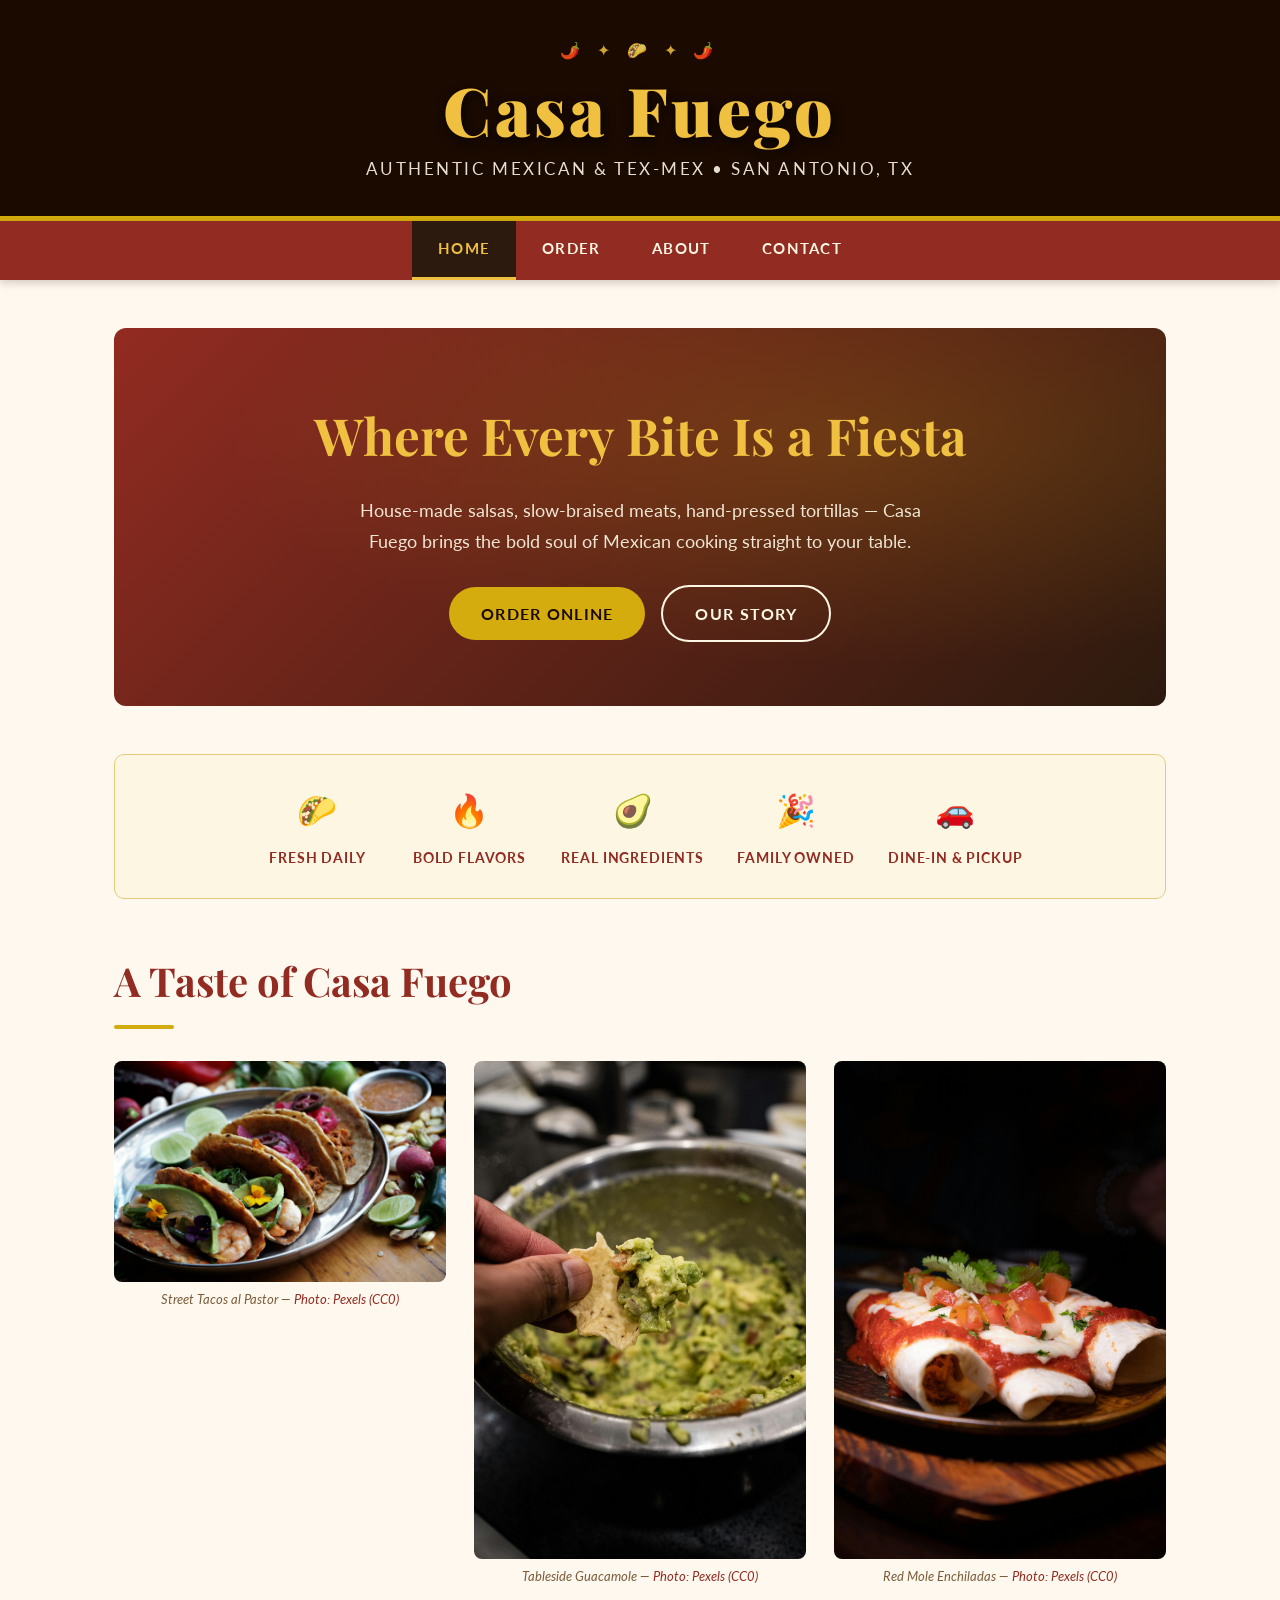
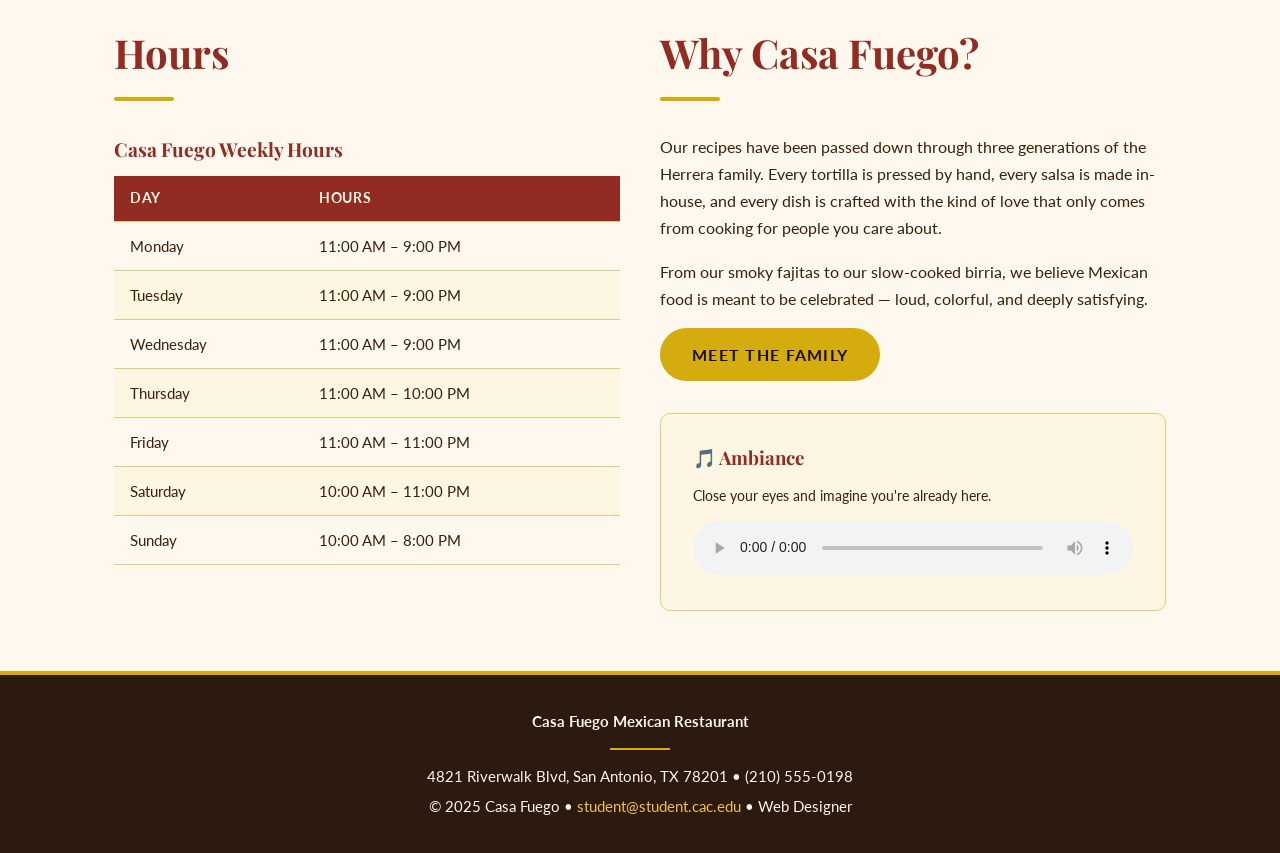
==== index.html @ 698df3d1 "stuuf and more stuff" ====
<!DOCTYPE html>
<html lang="en">
<head>
  <meta charset="UTF-8" />
  <meta name="viewport" content="width=device-width, initial-scale=1.0" />
  <meta name="description" content="Casa Fuego – Authentic Mexican &amp; Tex-Mex cuisine in San Antonio. Bold flavors, warm hospitality, and unforgettable food." />
  <title>Casa Fuego | Authentic Mexican Restaurant</title>
  <link rel="stylesheet" href="styles.css" />
</head>
<body>

  <!-- Skip to main content (Accessibility) -->
  <a class="skip-link" href="#main-content">Skip to main content</a>

  <!-- Banner -->
  <header class="site-banner" role="banner">
    <h1>Casa Fuego</h1>
    <p class="tagline">Authentic Mexican &amp; Tex-Mex &bull; San Antonio, TX</p>
  </header>

  <!-- Navigation -->
  <nav class="main-nav" aria-label="Main navigation">
    <ul role="list">
      <li><a href="index.html" class="active" aria-current="page">Home</a></li>
      <li><a href="order.html">Order</a></li>
      <li><a href="about.html">About</a></li>
      <li><a href="contact.html">Contact</a></li>
    </ul>
  </nav>

  <!-- Main Content -->
  <main id="main-content" class="content-area" tabindex="-1">

    <!-- Hero Section -->
    <section class="hero fade-up" aria-label="Welcome banner">
      <h2>Where Every Bite Is a Fiesta</h2>
      <p>House-made salsas, slow-braised meats, hand-pressed tortillas — Casa Fuego brings the bold soul of Mexican cooking straight to your table.</p>
      <a href="order.html" class="btn" aria-label="View our full menu and order online">Order Online</a>
      <a href="about.html" class="btn btn-outline" aria-label="Learn more about Casa Fuego">Our Story</a>
    </section>

    <!-- Features Strip -->
    <section class="features-strip fade-up" aria-label="Restaurant highlights">
      <div class="feature-item">
        <span class="feature-icon" aria-hidden="true">🌮</span>
        <span class="feature-label">Fresh Daily</span>
      </div>
      <div class="feature-item">
        <span class="feature-icon" aria-hidden="true">🔥</span>
        <span class="feature-label">Bold Flavors</span>
      </div>
      <div class="feature-item">
        <span class="feature-icon" aria-hidden="true">🥑</span>
        <span class="feature-label">Real Ingredients</span>
      </div>
      <div class="feature-item">
        <span class="feature-icon" aria-hidden="true">🎉</span>
        <span class="feature-label">Family Owned</span>
      </div>
      <div class="feature-item">
        <span class="feature-icon" aria-hidden="true">🚗</span>
        <span class="feature-label">Dine-In &amp; Pickup</span>
      </div>
    </section>

    <!-- Photo Gallery Row -->
    <section aria-label="Food gallery" class="fade-up">
      <h2 class="section-title">A Taste of Casa Fuego</h2>
      <div class="three-col">

        <figure>
          <img
            src="images/tacos.jpg"
            alt="Three street-style tacos filled with seasoned carne asada, fresh cilantro, diced onion, and lime wedges on a wooden board"
            width="400"
            height="280"
            loading="lazy"
          />
          <figcaption>
            Street Tacos al Pastor &mdash;
            <cite><a href="https://www.pexels.com" target="_blank" rel="noopener noreferrer">Photo: Pexels (CC0)</a></cite>
          </figcaption>
        </figure>

        <figure>
          <img
            src="images/quacamole.jpg"
            alt="Fresh tableside guacamole in a molcajete stone bowl topped with diced tomato and pomegranate seeds, surrounded by tortilla chips"
            width="400"
            height="280"
            loading="lazy"
          />
          <figcaption>
            Tableside Guacamole &mdash;
            <cite><a href="https://www.pexels.com" target="_blank" rel="noopener noreferrer">Photo: Pexels (CC0)</a></cite>
          </figcaption>
        </figure>

        <figure>
          <img
            src="images/enchiladas.jpg"
            alt="Two cheese enchiladas smothered in dark red mole sauce, topped with crumbled cotija cheese and sliced jalapeños, served with rice and beans"
            width="400"
            height="280"
            loading="lazy"
          />
          <figcaption>
            Red Mole Enchiladas &mdash;
            <cite><a href="https://www.pexels.com" target="_blank" rel="noopener noreferrer">Photo: Pexels (CC0)</a></cite>
          </figcaption>
        </figure>

      </div>
    </section>

    <!-- Hours Table & Specials (Two-column) -->
    <div class="two-col mt-32">

      <!-- Hours Table -->
      <section aria-labelledby="hours-heading" class="fade-up">
        <h2 class="section-title" id="hours-heading">Hours</h2>
        <table class="hours-table">
          <caption>Casa Fuego Weekly Hours</caption>
          <thead>
            <tr>
              <th scope="col">Day</th>
              <th scope="col">Hours</th>
            </tr>
          </thead>
          <tbody>
            <tr><td>Monday</td><td>11:00 AM – 9:00 PM</td></tr>
            <tr><td>Tuesday</td><td>11:00 AM – 9:00 PM</td></tr>
            <tr><td>Wednesday</td><td>11:00 AM – 9:00 PM</td></tr>
            <tr><td>Thursday</td><td>11:00 AM – 10:00 PM</td></tr>
            <tr><td>Friday</td><td>11:00 AM – 11:00 PM</td></tr>
            <tr><td>Saturday</td><td>10:00 AM – 11:00 PM</td></tr>
            <tr><td>Sunday</td><td>10:00 AM – 8:00 PM</td></tr>
          </tbody>
        </table>
      </section>

      <!-- Why Visit -->
      <section aria-labelledby="why-heading" class="fade-up">
        <h2 class="section-title" id="why-heading">Why Casa Fuego?</h2>
        <p>Our recipes have been passed down through three generations of the Herrera family. Every tortilla is pressed by hand, every salsa is made in-house, and every dish is crafted with the kind of love that only comes from cooking for people you care about.</p>
        <p class="mt-16">From our smoky fajitas to our slow-cooked birria, we believe Mexican food is meant to be celebrated — loud, colorful, and deeply satisfying.</p>
        <a href="about.html" class="btn mt-16" style="display:inline-block;">Meet the Family</a>

        <!-- Media: Audio element -->
        <div class="highlight-box mt-32" role="complementary" aria-label="Ambient restaurant audio">
          <h3 style="font-family:var(--font-display);color:var(--dark-red);margin-bottom:10px;">🎵 Ambiance</h3>
          <p style="font-size:0.9rem;margin-bottom:12px;">Close your eyes and imagine you're already here.</p>
          <audio controls aria-label="Mariachi background music sample" style="width:100%;">
            <source src="audio/mariachi.mp3" type="audio/mpeg" />
            <source src="audio/mariachi.ogg" type="audio/ogg" />
            Your browser does not support the audio element. <a href="audio/mariachi.mp3">Download the audio clip</a>.
          </audio>
        </div>

      </section>
    </div>

  </main>

  <!-- Footer -->
  <footer class="site-footer" role="contentinfo">
    <p><strong>Casa Fuego Mexican Restaurant</strong></p>
    <hr class="footer-divider" />
    <p>4821 Riverwalk Blvd, San Antonio, TX 78201 &bull; (210) 555-0198</p>
    <p>&copy; 2025 Casa Fuego &bull; <a href="mailto:student@student.cac.edu">student@student.cac.edu</a> &bull; Web Designer</p>
  </footer>

</body>
</html>
---- styles.css ----
/* ================================================
   Casa Fuego - Mexican Restaurant Stylesheet
   CIS 112 Course Project
   ================================================ */

@import url('https://fonts.googleapis.com/css2?family=Playfair+Display:wght@700;900&family=Lato:wght@300;400;700&display=swap');

/* === CSS Variables === */
:root {
  --red:        #C0392B;
  --dark-red:   #922B21;
  --gold:       #D4AC0D;
  --warm-gold:  #F0C040;
  --cream:      #FDF6E3;
  --dark:       #1A0A00;
  --charcoal:   #2C1A0E;
  --text:       #3D1F0A;
  --light-bg:   #FFF8EE;
  --border:     #E8C97A;
  --shadow:     rgba(26, 10, 0, 0.18);
  --font-display: 'Playfair Display', Georgia, serif;
  --font-body:    'Lato', Arial, sans-serif;
}

/* === Reset & Base === */
*, *::before, *::after { box-sizing: border-box; margin: 0; padding: 0; }

html { scroll-behavior: smooth; }

body {
  font-family: var(--font-body);
  background-color: var(--light-bg);
  color: var(--text);
  line-height: 1.7;
  font-size: 16px;
}

img {
  max-width: 100%;
  height: auto;
  display: block;
}

a {
  color: var(--dark-red);
  text-decoration: none;
  transition: color 0.2s;
}

a:hover, a:focus {
  color: var(--gold);
  text-decoration: underline;
  outline: 2px solid var(--gold);
  outline-offset: 2px;
}

/* === Skip Link (Accessibility) === */
.skip-link {
  position: absolute;
  top: -50px;
  left: 0;
  background: var(--dark-red);
  color: #fff;
  padding: 8px 16px;
  z-index: 9999;
  font-weight: 700;
  transition: top 0.2s;
}
.skip-link:focus { top: 0; }

/* === Banner / Header === */
.site-banner {
  background-color: var(--dark);
  background-image: 
    linear-gradient(rgba(26,10,0,0.72), rgba(26,10,0,0.72)),
    url('images/banner-bg.jpg');
  background-size: cover;
  background-position: center;
  padding: 36px 20px 32px;
  text-align: center;
  border-bottom: 5px solid var(--gold);
  position: relative;
}

.site-banner::before {
  content: '🌶️  ✦  🌮  ✦  🌶️';
  display: block;
  color: var(--warm-gold);
  font-size: 1rem;
  letter-spacing: 0.4em;
  margin-bottom: 10px;
  opacity: 0.85;
}

.site-banner h1 {
  font-family: var(--font-display);
  color: var(--warm-gold);
  font-size: clamp(2.4rem, 6vw, 4.2rem);
  font-weight: 900;
  letter-spacing: 0.05em;
  text-shadow: 2px 4px 12px rgba(0,0,0,0.7);
  line-height: 1.1;
}

.site-banner .tagline {
  color: var(--cream);
  font-size: 1.05rem;
  letter-spacing: 0.15em;
  text-transform: uppercase;
  margin-top: 8px;
  opacity: 0.9;
}

/* === Navigation === */
.main-nav {
  background-color: var(--dark-red);
  box-shadow: 0 3px 8px var(--shadow);
  position: sticky;
  top: 0;
  z-index: 100;
}

.main-nav ul {
  list-style: none;
  display: flex;
  justify-content: center;
  flex-wrap: wrap;
  gap: 0;
  max-width: 900px;
  margin: 0 auto;
}

.main-nav li a {
  display: block;
  color: var(--cream);
  padding: 15px 26px;
  font-weight: 700;
  font-size: 0.95rem;
  letter-spacing: 0.08em;
  text-transform: uppercase;
  text-decoration: none;
  transition: background 0.2s, color 0.2s;
  border-bottom: 3px solid transparent;
}

.main-nav li a:hover,
.main-nav li a:focus,
.main-nav li a.active {
  background-color: var(--charcoal);
  color: var(--warm-gold);
  border-bottom-color: var(--warm-gold);
  outline: none;
}

/* === Layout Container === */
.page-wrapper {
  display: grid;
  grid-template-columns: 1fr;
  min-height: 100vh;
}

.content-area {
  max-width: 1100px;
  margin: 0 auto;
  padding: 48px 24px 60px;
  width: 100%;
}

/* Two-column layout */
.two-col {
  display: grid;
  grid-template-columns: 1fr 1fr;
  gap: 40px;
  align-items: start;
}

.three-col {
  display: grid;
  grid-template-columns: repeat(3, 1fr);
  gap: 28px;
}

@media (max-width: 768px) {
  .two-col, .three-col { grid-template-columns: 1fr; }
}

/* === Section Headings === */
.section-title {
  font-family: var(--font-display);
  font-size: clamp(1.7rem, 4vw, 2.5rem);
  color: var(--dark-red);
  margin-bottom: 20px;
  position: relative;
  padding-bottom: 12px;
}

.section-title::after {
  content: '';
  display: block;
  width: 60px;
  height: 4px;
  background: var(--gold);
  margin-top: 10px;
  border-radius: 2px;
}

/* === Cards === */
.card {
  background: #fff;
  border: 1px solid var(--border);
  border-radius: 10px;
  overflow: hidden;
  box-shadow: 0 4px 16px var(--shadow);
  transition: transform 0.2s, box-shadow 0.2s;
}

.card:hover {
  transform: translateY(-4px);
  box-shadow: 0 8px 24px var(--shadow);
}

.card-body { padding: 20px; }

.card-title {
  font-family: var(--font-display);
  font-size: 1.25rem;
  color: var(--dark-red);
  margin-bottom: 8px;
}

/* === Figure / Image Captions === */
figure {
  margin: 0;
}

figure img {
  width: 100%;
  border-radius: 8px;
  object-fit: cover;
}

figcaption {
  font-size: 0.82rem;
  color: #7a5c3a;
  text-align: center;
  margin-top: 6px;
  font-style: italic;
}

/* === Hero (Home Page) === */
.hero {
  background: linear-gradient(135deg, var(--dark-red) 0%, var(--charcoal) 100%);
  color: var(--cream);
  padding: 64px 24px;
  text-align: center;
  border-radius: 12px;
  margin-bottom: 48px;
  position: relative;
  overflow: hidden;
}

.hero::before {
  content: '';
  position: absolute;
  inset: 0;
  background: radial-gradient(ellipse at 70% 30%, rgba(212,172,13,0.18), transparent 60%);
}

.hero h2 {
  font-family: var(--font-display);
  font-size: clamp(2rem, 5vw, 3.2rem);
  color: var(--warm-gold);
  margin-bottom: 16px;
  position: relative;
}

.hero p {
  font-size: 1.15rem;
  max-width: 600px;
  margin: 0 auto 28px;
  opacity: 0.92;
  position: relative;
}

.btn {
  display: inline-block;
  background: var(--gold);
  color: var(--dark);
  padding: 13px 32px;
  border-radius: 50px;
  font-weight: 700;
  font-size: 1rem;
  text-transform: uppercase;
  letter-spacing: 0.08em;
  text-decoration: none;
  transition: background 0.2s, transform 0.2s;
  border: none;
  cursor: pointer;
  position: relative;
}

.btn:hover, .btn:focus {
  background: var(--warm-gold);
  transform: scale(1.04);
  outline: 3px solid var(--dark-red);
  color: var(--dark);
  text-decoration: none;
}

.btn-outline {
  background: transparent;
  color: var(--cream);
  border: 2px solid var(--cream);
  margin-left: 12px;
}

.btn-outline:hover {
  background: var(--cream);
  color: var(--dark-red);
}

/* === Feature Banner === */
.features-strip {
  display: flex;
  justify-content: center;
  gap: 32px;
  flex-wrap: wrap;
  background: var(--cream);
  border: 1px solid var(--border);
  border-radius: 10px;
  padding: 28px;
  margin-bottom: 48px;
  text-align: center;
}

.feature-item {
  display: flex;
  flex-direction: column;
  align-items: center;
  gap: 8px;
  min-width: 120px;
}

.feature-icon { font-size: 2rem; }

.feature-label {
  font-weight: 700;
  font-size: 0.88rem;
  text-transform: uppercase;
  letter-spacing: 0.06em;
  color: var(--dark-red);
}

/* === Hours Table === */
.hours-table {
  width: 100%;
  border-collapse: collapse;
  margin-top: 20px;
  font-size: 0.96rem;
}

.hours-table caption {
  font-family: var(--font-display);
  font-size: 1.2rem;
  color: var(--dark-red);
  text-align: left;
  padding-bottom: 10px;
  font-weight: 700;
}

.hours-table th,
.hours-table td {
  padding: 11px 16px;
  text-align: left;
  border-bottom: 1px solid var(--border);
}

.hours-table th {
  background-color: var(--dark-red);
  color: var(--cream);
  font-weight: 700;
  text-transform: uppercase;
  letter-spacing: 0.05em;
  font-size: 0.85rem;
}

.hours-table tr:nth-child(even) { background: var(--cream); }
.hours-table tr:hover { background: #fdefc4; }

/* === Menu / Order === */
.menu-section-title {
  font-family: var(--font-display);
  font-size: 1.6rem;
  color: var(--charcoal);
  border-left: 5px solid var(--red);
  padding-left: 14px;
  margin: 40px 0 20px;
}

.menu-grid {
  display: grid;
  grid-template-columns: repeat(auto-fill, minmax(300px, 1fr));
  gap: 28px;
}

.menu-item {
  background: #fff;
  border-radius: 10px;
  overflow: hidden;
  border: 1px solid var(--border);
  box-shadow: 0 3px 12px var(--shadow);
  display: flex;
  flex-direction: column;
}

.menu-item-img {
  width: 100%;
  height: 190px;
  object-fit: cover;
}

.menu-item-body {
  padding: 18px;
  flex: 1;
  display: flex;
  flex-direction: column;
}

.menu-item-name {
  font-family: var(--font-display);
  font-size: 1.15rem;
  color: var(--dark-red);
  margin-bottom: 6px;
}

.menu-item-desc {
  font-size: 0.9rem;
  color: #6a4a2a;
  flex: 1;
  margin-bottom: 14px;
}

.menu-item-footer {
  display: flex;
  justify-content: space-between;
  align-items: center;
  margin-top: auto;
}

.price {
  font-family: var(--font-display);
  font-size: 1.3rem;
  color: var(--dark-red);
  font-weight: 700;
}

.add-to-cart {
  background: var(--dark-red);
  color: #fff;
  border: none;
  border-radius: 6px;
  padding: 9px 18px;
  font-size: 0.88rem;
  font-weight: 700;
  cursor: pointer;
  transition: background 0.2s, transform 0.15s;
  letter-spacing: 0.04em;
}

.add-to-cart:hover, .add-to-cart:focus {
  background: var(--charcoal);
  transform: scale(1.04);
  outline: 2px solid var(--gold);
}

/* Cart Notification */
.cart-bar {
  position: fixed;
  bottom: 24px;
  right: 24px;
  background: var(--charcoal);
  color: var(--warm-gold);
  padding: 14px 24px;
  border-radius: 50px;
  font-weight: 700;
  font-size: 1rem;
  box-shadow: 0 6px 20px rgba(0,0,0,0.35);
  display: none;
  z-index: 200;
  animation: pop-in 0.3s ease;
}

@keyframes pop-in {
  0%   { transform: scale(0.7); opacity: 0; }
  100% { transform: scale(1);   opacity: 1; }
}

/* === About Page === */
.about-intro {
  display: grid;
  grid-template-columns: 1fr 1.5fr;
  gap: 48px;
  align-items: start;
  margin-bottom: 48px;
}

@media (max-width: 700px) { .about-intro { grid-template-columns: 1fr; } }

.owner-img {
  border-radius: 12px;
  box-shadow: 0 6px 24px var(--shadow);
  border: 4px solid var(--gold);
  width: 100%;
  aspect-ratio: 3/4;
  object-fit: cover;
}

.about-text p { margin-bottom: 18px; font-size: 1.03rem; }

/* === Contact Form === */
.contact-grid {
  display: grid;
  grid-template-columns: 1fr 1.2fr;
  gap: 48px;
}

@media (max-width: 700px) { .contact-grid { grid-template-columns: 1fr; } }

.contact-info h3 {
  font-family: var(--font-display);
  font-size: 1.3rem;
  color: var(--dark-red);
  margin-bottom: 14px;
}

.contact-info p {
  margin-bottom: 10px;
  font-size: 1rem;
}

.contact-info address {
  font-style: normal;
  background: var(--cream);
  border-left: 4px solid var(--gold);
  padding: 18px 20px;
  border-radius: 0 8px 8px 0;
  margin-bottom: 24px;
  line-height: 1.9;
}

.map-placeholder {
  width: 100%;
  border-radius: 10px;
  border: 2px solid var(--border);
  overflow: hidden;
  margin-top: 20px;
}

.map-placeholder img {
  width: 100%;
  height: 230px;
  object-fit: cover;
}

/* Contact Form Styles */
.contact-form fieldset {
  border: 2px solid var(--border);
  border-radius: 10px;
  padding: 28px 24px;
  background: #fff;
}

.contact-form legend {
  font-family: var(--font-display);
  font-size: 1.25rem;
  color: var(--dark-red);
  padding: 0 10px;
  font-weight: 700;
}

.form-group {
  margin-bottom: 20px;
}

.form-group label {
  display: block;
  font-weight: 700;
  font-size: 0.9rem;
  margin-bottom: 6px;
  color: var(--charcoal);
  text-transform: uppercase;
  letter-spacing: 0.05em;
}

.form-group input,
.form-group textarea,
.form-group select {
  width: 100%;
  padding: 11px 14px;
  border: 1.5px solid var(--border);
  border-radius: 6px;
  font-size: 1rem;
  font-family: var(--font-body);
  color: var(--text);
  background: var(--light-bg);
  transition: border-color 0.2s, box-shadow 0.2s;
}

.form-group input:focus,
.form-group textarea:focus {
  outline: none;
  border-color: var(--dark-red);
  box-shadow: 0 0 0 3px rgba(192,57,43,0.15);
}

.form-group textarea { resize: vertical; min-height: 120px; }

/* === Footer === */
.site-footer {
  background-color: var(--charcoal);
  color: var(--cream);
  text-align: center;
  padding: 32px 20px;
  border-top: 4px solid var(--gold);
  font-size: 0.92rem;
  line-height: 2;
}

.site-footer a {
  color: var(--warm-gold);
}

.site-footer a:hover {
  color: #fff;
}

.footer-divider {
  width: 60px;
  border: none;
  border-top: 2px solid var(--gold);
  margin: 12px auto;
}

/* === Utility === */
.text-center { text-align: center; }
.mt-8  { margin-top: 8px; }
.mt-16 { margin-top: 16px; }
.mt-32 { margin-top: 32px; }
.mb-32 { margin-bottom: 32px; }

.highlight-box {
  background: var(--cream);
  border: 1px solid var(--border);
  border-radius: 10px;
  padding: 28px 32px;
  margin-top: 32px;
}

.sr-only {
  position: absolute;
  width: 1px;
  height: 1px;
  padding: 0;
  margin: -1px;
  overflow: hidden;
  clip: rect(0,0,0,0);
  white-space: nowrap;
  border: 0;
}

/* === Animations === */
@keyframes fade-up {
  from { opacity: 0; transform: translateY(28px); }
  to   { opacity: 1; transform: translateY(0); }
}

.fade-up {
  animation: fade-up 0.6s ease both;
}

.fade-up:nth-child(2) { animation-delay: 0.12s; }
.fade-up:nth-child(3) { animation-delay: 0.22s; }
.fade-up:nth-child(4) { animation-delay: 0.32s; }
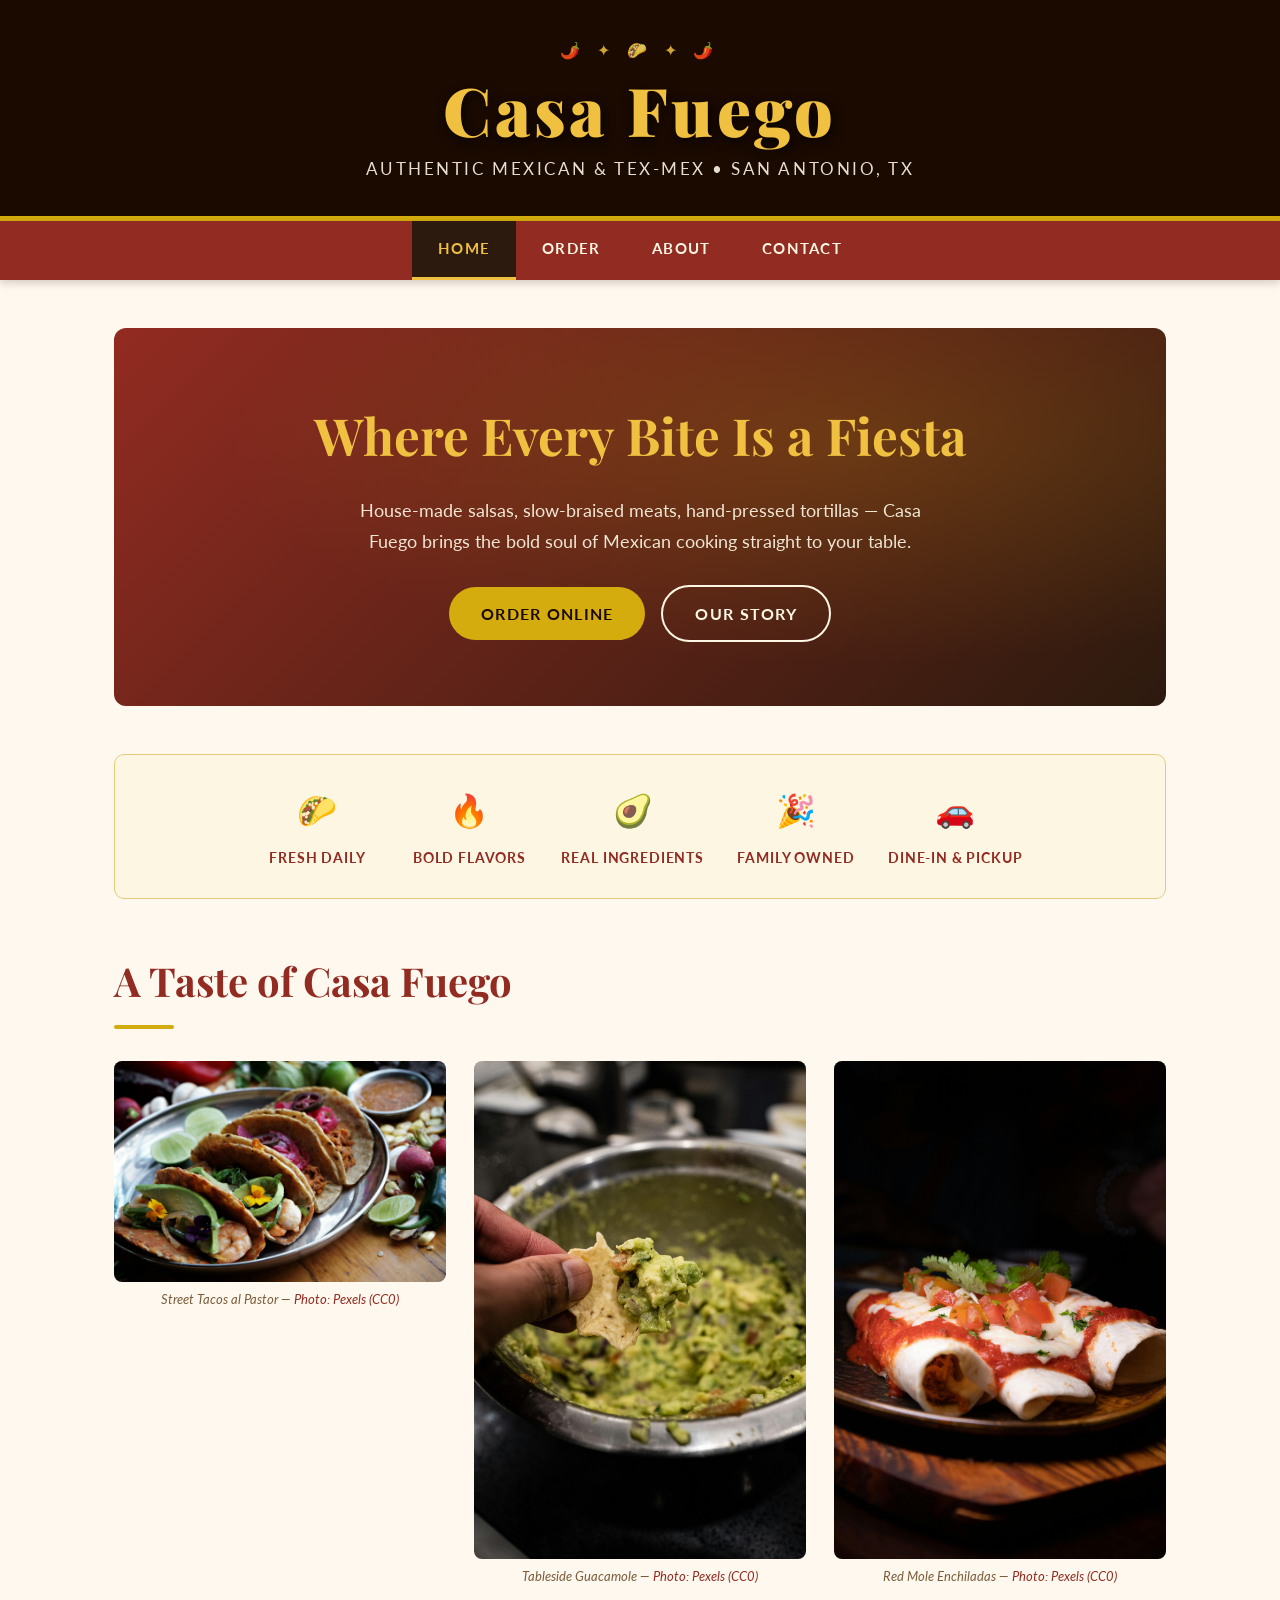
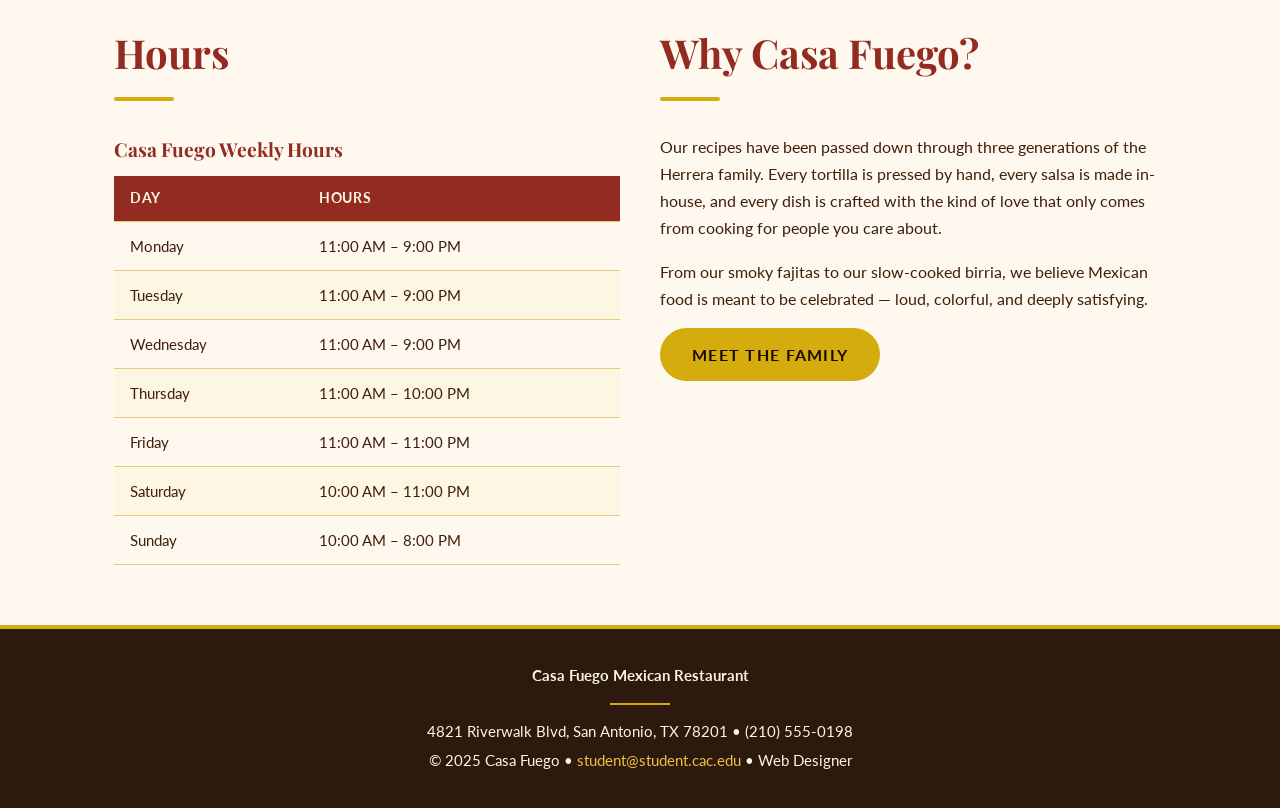
==== commit ea121b2d: "dvferberb" ====
--- a/index.html
+++ b/index.html
@@ -145,18 +145,6 @@
         <p>Our recipes have been passed down through three generations of the Herrera family. Every tortilla is pressed by hand, every salsa is made in-house, and every dish is crafted with the kind of love that only comes from cooking for people you care about.</p>
         <p class="mt-16">From our smoky fajitas to our slow-cooked birria, we believe Mexican food is meant to be celebrated — loud, colorful, and deeply satisfying.</p>
         <a href="about.html" class="btn mt-16" style="display:inline-block;">Meet the Family</a>
-
-        <!-- Media: Audio element -->
-        <div class="highlight-box mt-32" role="complementary" aria-label="Ambient restaurant audio">
-          <h3 style="font-family:var(--font-display);color:var(--dark-red);margin-bottom:10px;">🎵 Ambiance</h3>
-          <p style="font-size:0.9rem;margin-bottom:12px;">Close your eyes and imagine you're already here.</p>
-          <audio controls aria-label="Mariachi background music sample" style="width:100%;">
-            <source src="audio/mariachi.mp3" type="audio/mpeg" />
-            <source src="audio/mariachi.ogg" type="audio/ogg" />
-            Your browser does not support the audio element. <a href="audio/mariachi.mp3">Download the audio clip</a>.
-          </audio>
-        </div>
-
       </section>
     </div>
 
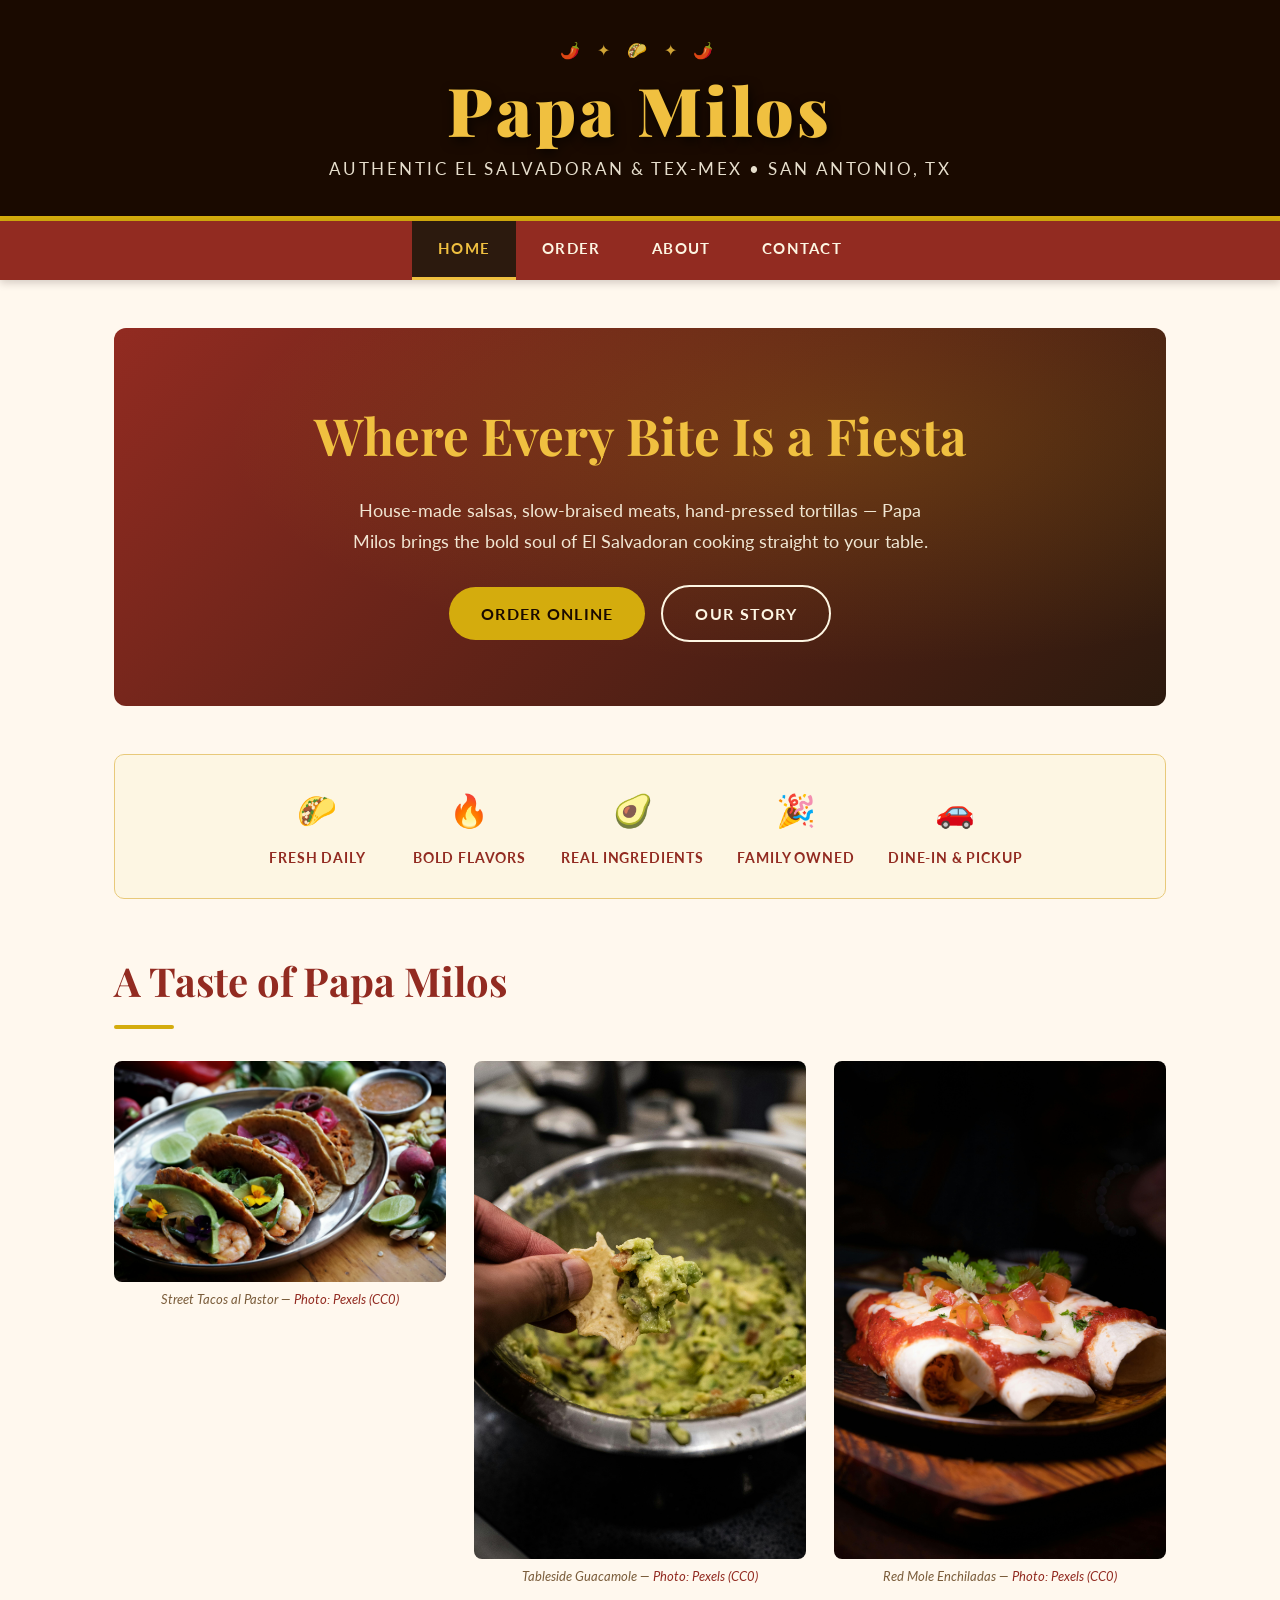
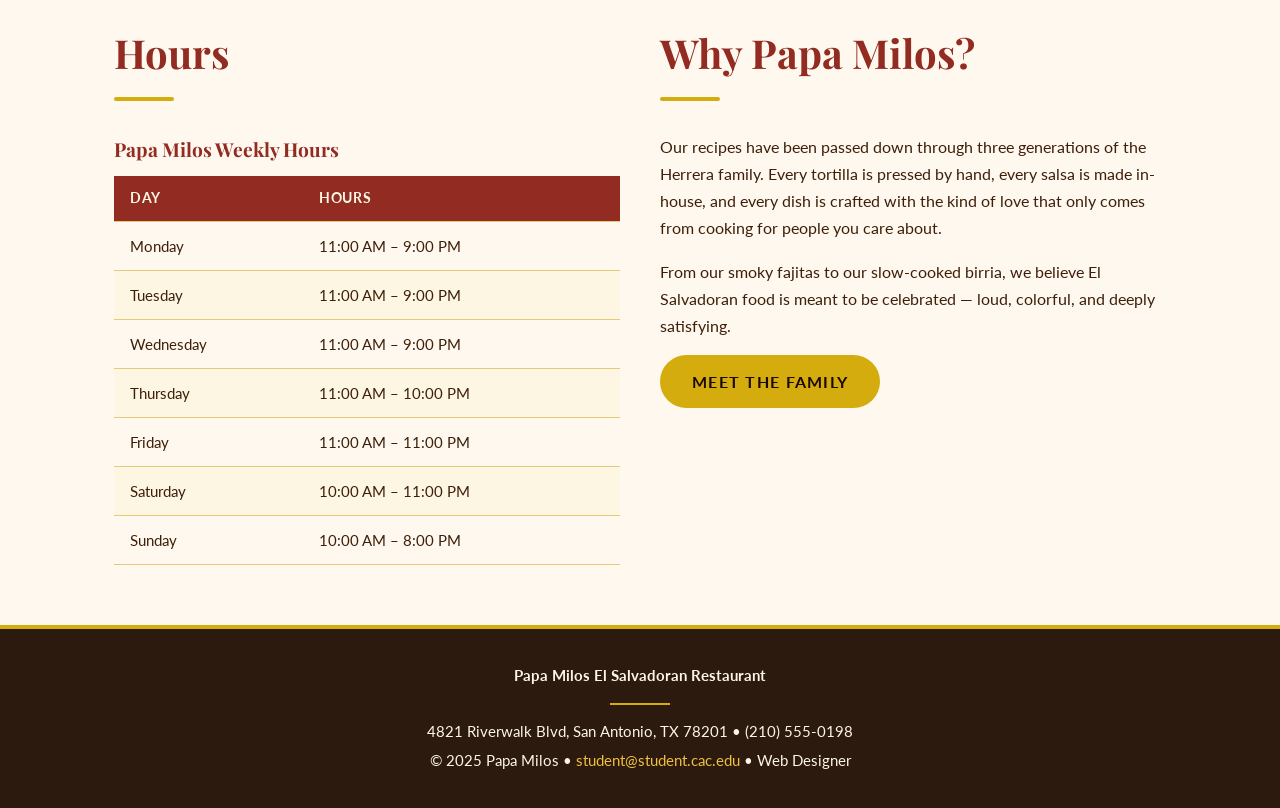
==== commit fcd9792d: "changed to papa milos" ====
--- a/index.html
+++ b/index.html
@@ -3,8 +3,8 @@
 <head>
   <meta charset="UTF-8" />
   <meta name="viewport" content="width=device-width, initial-scale=1.0" />
-  <meta name="description" content="Casa Fuego – Authentic Mexican &amp; Tex-Mex cuisine in San Antonio. Bold flavors, warm hospitality, and unforgettable food." />
-  <title>Casa Fuego | Authentic Mexican Restaurant</title>
+  <meta name="description" content="Papa Milos – Authentic El Salvadoran &amp; Tex-Mex cuisine in San Antonio. Bold flavors, warm hospitality, and unforgettable food." />
+  <title>Papa Milos | Authentic El Salvadoran Restaurant</title>
   <link rel="stylesheet" href="styles.css" />
 </head>
 <body>
@@ -14,8 +14,8 @@
 
   <!-- Banner -->
   <header class="site-banner" role="banner">
-    <h1>Casa Fuego</h1>
-    <p class="tagline">Authentic Mexican &amp; Tex-Mex &bull; San Antonio, TX</p>
+    <h1>Papa Milos</h1>
+    <p class="tagline">Authentic El Salvadoran &amp; Tex-Mex &bull; San Antonio, TX</p>
   </header>
 
   <!-- Navigation -->
@@ -34,9 +34,9 @@
     <!-- Hero Section -->
     <section class="hero fade-up" aria-label="Welcome banner">
       <h2>Where Every Bite Is a Fiesta</h2>
-      <p>House-made salsas, slow-braised meats, hand-pressed tortillas — Casa Fuego brings the bold soul of Mexican cooking straight to your table.</p>
+      <p>House-made salsas, slow-braised meats, hand-pressed tortillas — Papa Milos brings the bold soul of El Salvadoran cooking straight to your table.</p>
       <a href="order.html" class="btn" aria-label="View our full menu and order online">Order Online</a>
-      <a href="about.html" class="btn btn-outline" aria-label="Learn more about Casa Fuego">Our Story</a>
+      <a href="about.html" class="btn btn-outline" aria-label="Learn more about Papa Milos">Our Story</a>
     </section>
 
     <!-- Features Strip -->
@@ -65,7 +65,7 @@
 
     <!-- Photo Gallery Row -->
     <section aria-label="Food gallery" class="fade-up">
-      <h2 class="section-title">A Taste of Casa Fuego</h2>
+      <h2 class="section-title">A Taste of Papa Milos</h2>
       <div class="three-col">
 
         <figure>
@@ -120,7 +120,7 @@
       <section aria-labelledby="hours-heading" class="fade-up">
         <h2 class="section-title" id="hours-heading">Hours</h2>
         <table class="hours-table">
-          <caption>Casa Fuego Weekly Hours</caption>
+          <caption>Papa Milos Weekly Hours</caption>
           <thead>
             <tr>
               <th scope="col">Day</th>
@@ -141,9 +141,9 @@
 
       <!-- Why Visit -->
       <section aria-labelledby="why-heading" class="fade-up">
-        <h2 class="section-title" id="why-heading">Why Casa Fuego?</h2>
+        <h2 class="section-title" id="why-heading">Why Papa Milos?</h2>
         <p>Our recipes have been passed down through three generations of the Herrera family. Every tortilla is pressed by hand, every salsa is made in-house, and every dish is crafted with the kind of love that only comes from cooking for people you care about.</p>
-        <p class="mt-16">From our smoky fajitas to our slow-cooked birria, we believe Mexican food is meant to be celebrated — loud, colorful, and deeply satisfying.</p>
+        <p class="mt-16">From our smoky fajitas to our slow-cooked birria, we believe El Salvadoran food is meant to be celebrated — loud, colorful, and deeply satisfying.</p>
         <a href="about.html" class="btn mt-16" style="display:inline-block;">Meet the Family</a>
       </section>
     </div>
@@ -152,10 +152,10 @@
 
   <!-- Footer -->
   <footer class="site-footer" role="contentinfo">
-    <p><strong>Casa Fuego Mexican Restaurant</strong></p>
+    <p><strong>Papa Milos El Salvadoran Restaurant</strong></p>
     <hr class="footer-divider" />
     <p>4821 Riverwalk Blvd, San Antonio, TX 78201 &bull; (210) 555-0198</p>
-    <p>&copy; 2025 Casa Fuego &bull; <a href="mailto:student@student.cac.edu">student@student.cac.edu</a> &bull; Web Designer</p>
+    <p>&copy; 2025 Papa Milos &bull; <a href="mailto:student@student.cac.edu">student@student.cac.edu</a> &bull; Web Designer</p>
   </footer>
 
 </body>
--- a/styles.css
+++ b/styles.css
@@ -1,5 +1,5 @@
 /* ================================================
-   Casa Fuego - Mexican Restaurant Stylesheet
+   Papa Milos - Mexican Restaurant Stylesheet
    CIS 112 Course Project
    ================================================ */
 
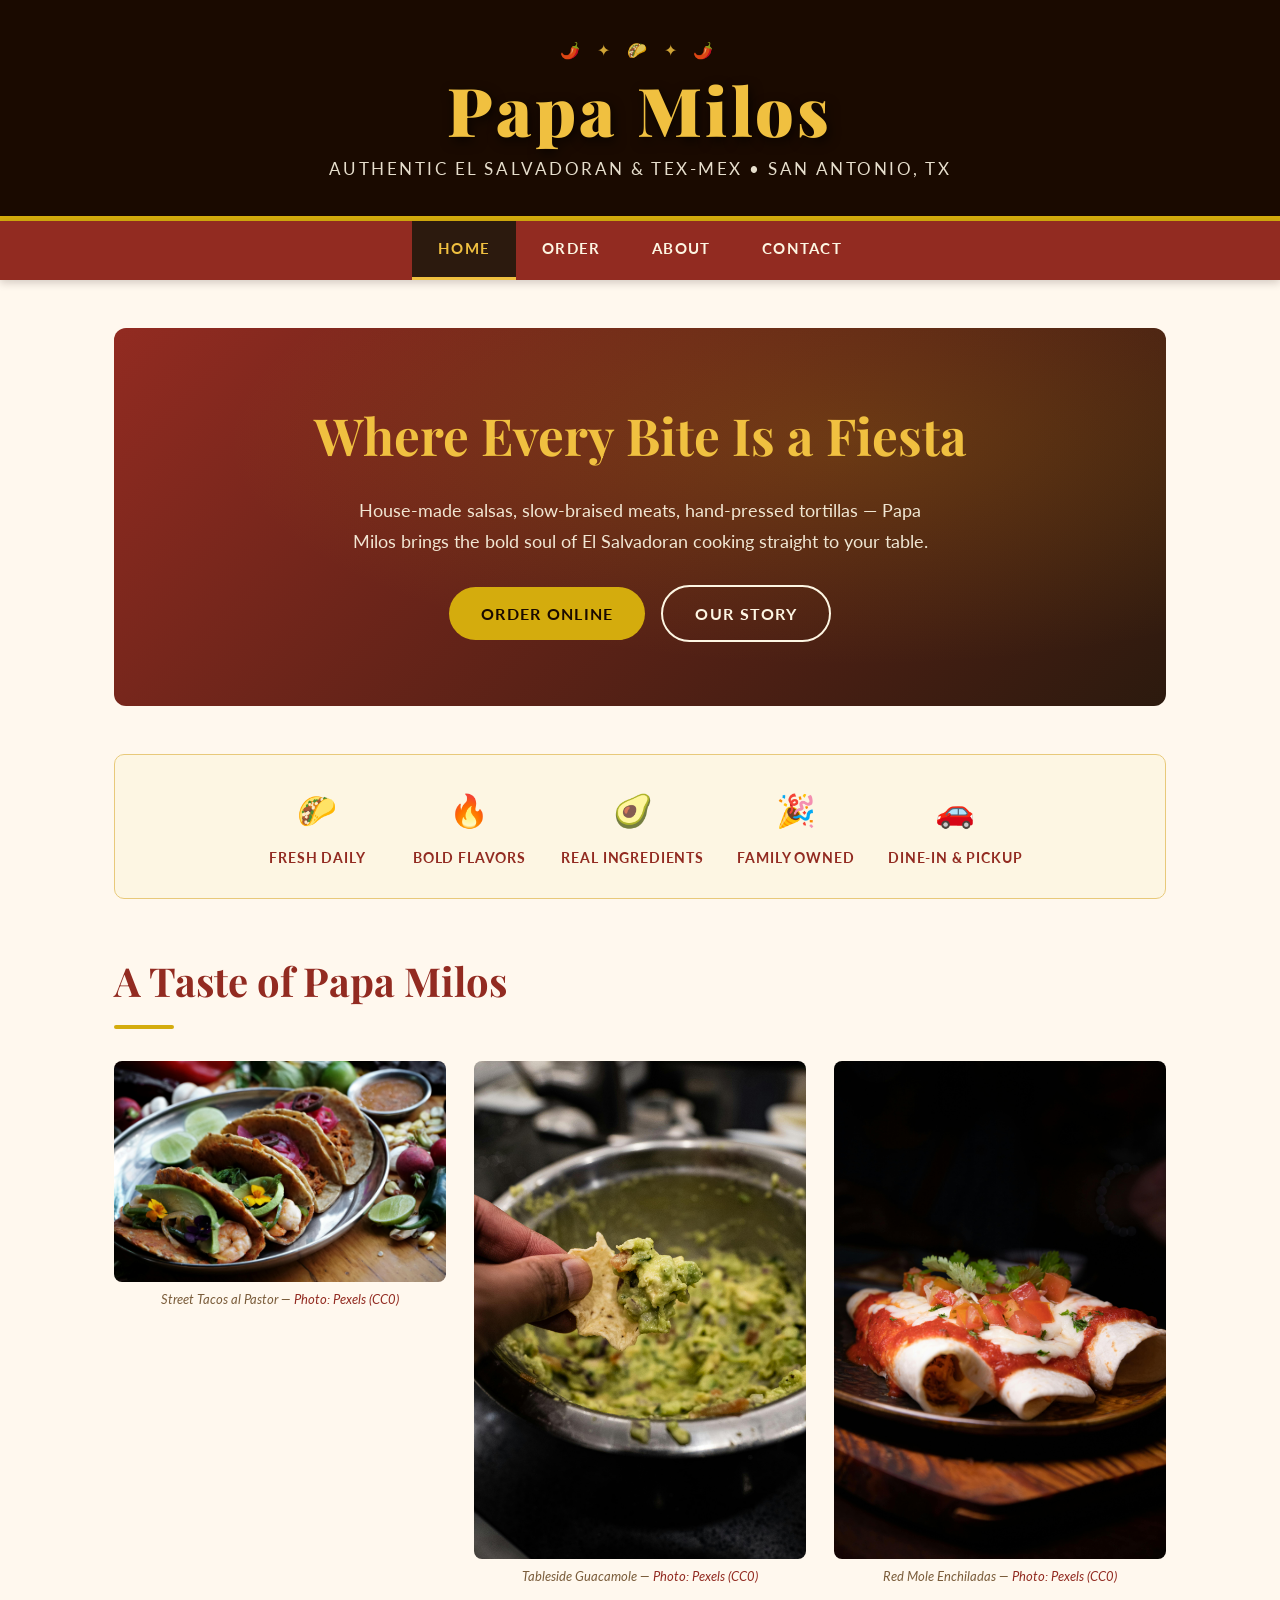
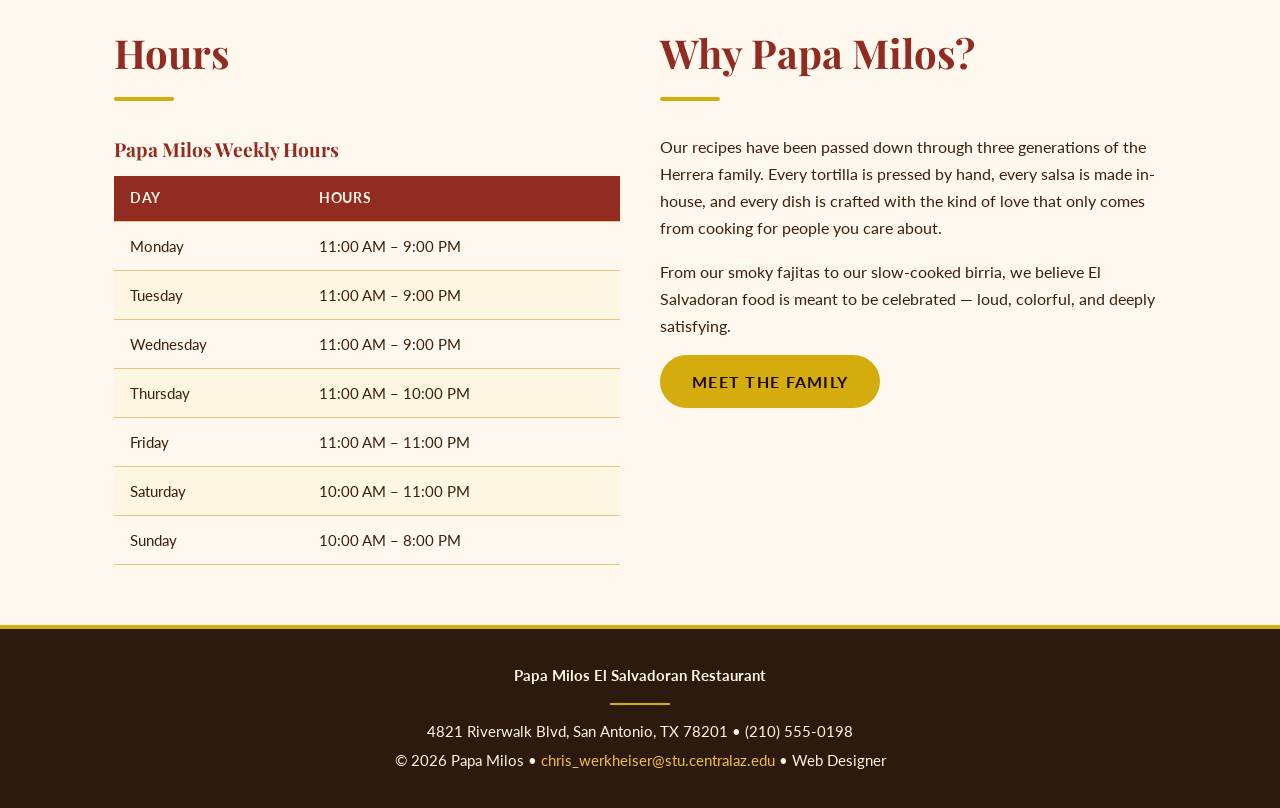
==== commit 1c1bb0fd: "dg" ====
--- a/index.html
+++ b/index.html
@@ -155,7 +155,7 @@
     <p><strong>Papa Milos El Salvadoran Restaurant</strong></p>
     <hr class="footer-divider" />
     <p>4821 Riverwalk Blvd, San Antonio, TX 78201 &bull; (210) 555-0198</p>
-    <p>&copy; 2025 Papa Milos &bull; <a href="mailto:student@student.cac.edu">student@student.cac.edu</a> &bull; Web Designer</p>
+    <p>&copy; 2026 Papa Milos &bull; <a href="mailto:chris_werkheiser@stu.centralaz.edu">chris_werkheiser@stu.centralaz.edu</a> &bull; Web Designer</p>
   </footer>
 
 </body>
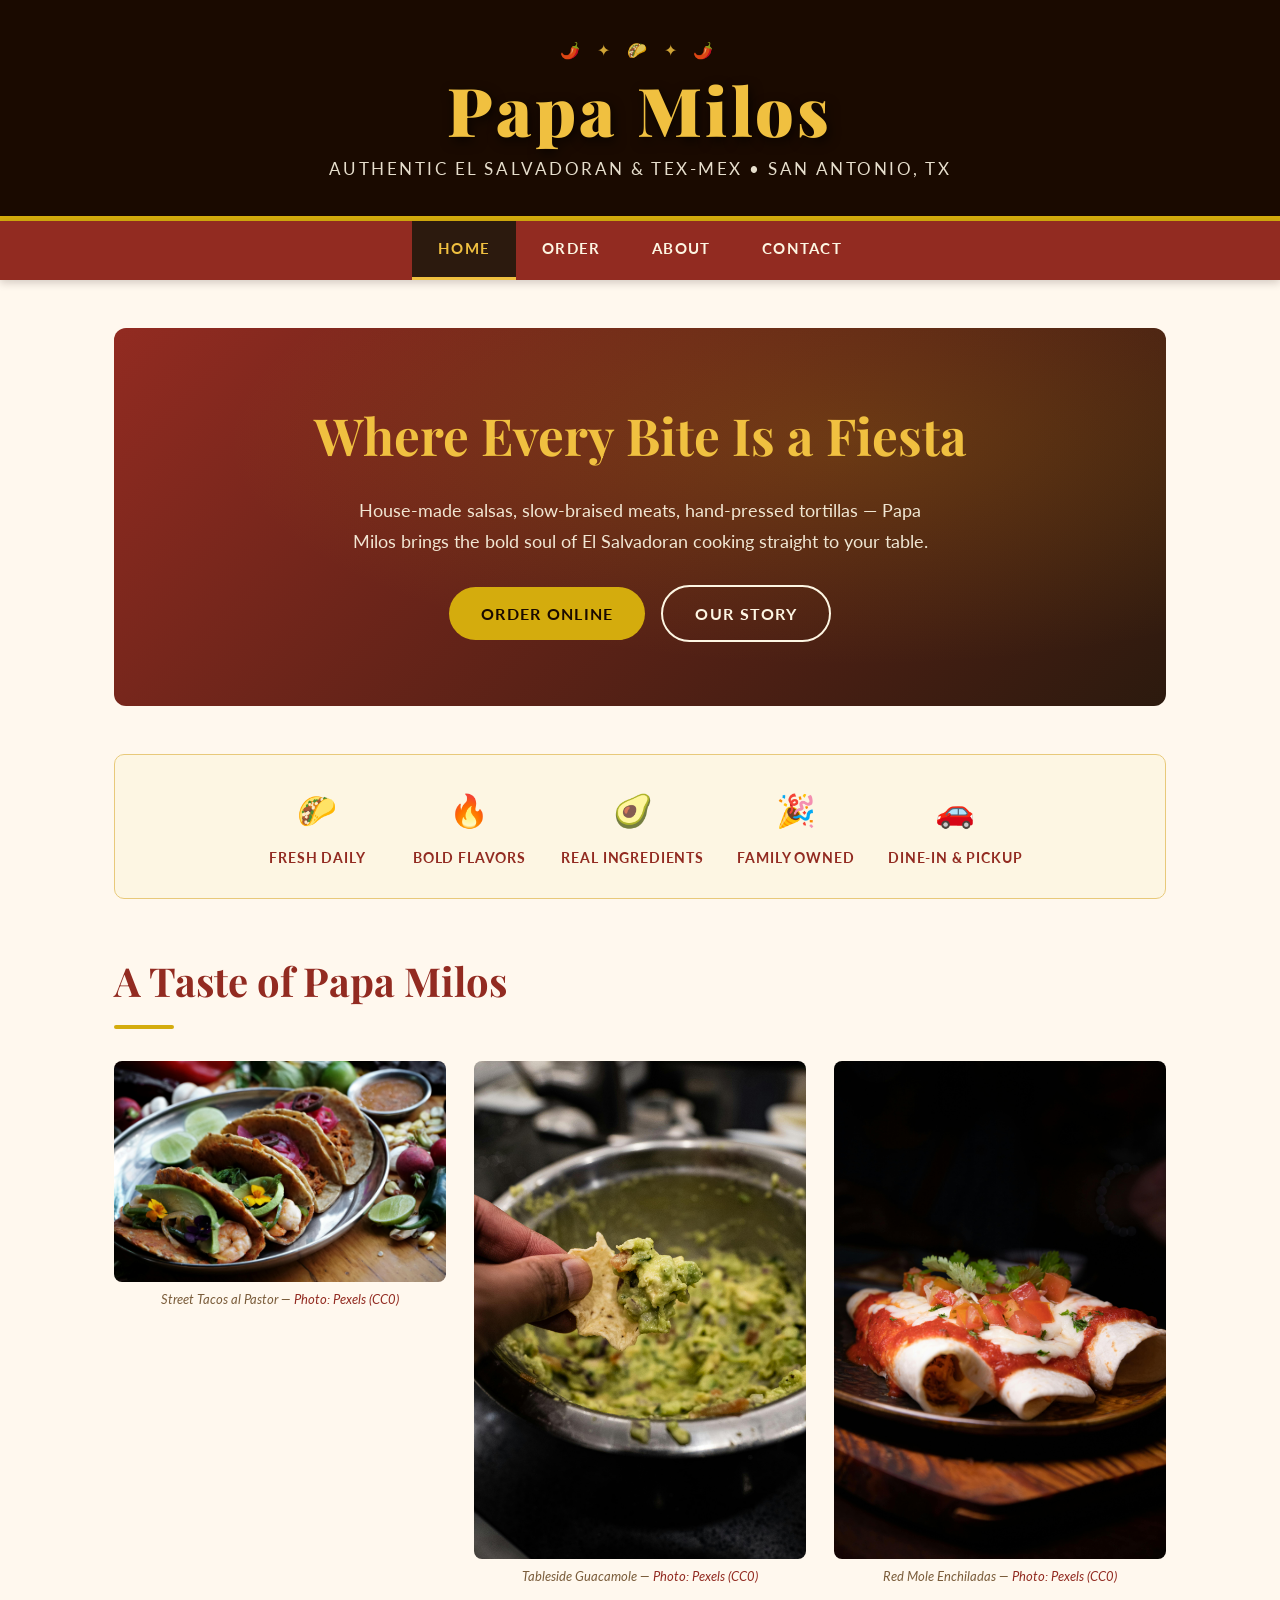
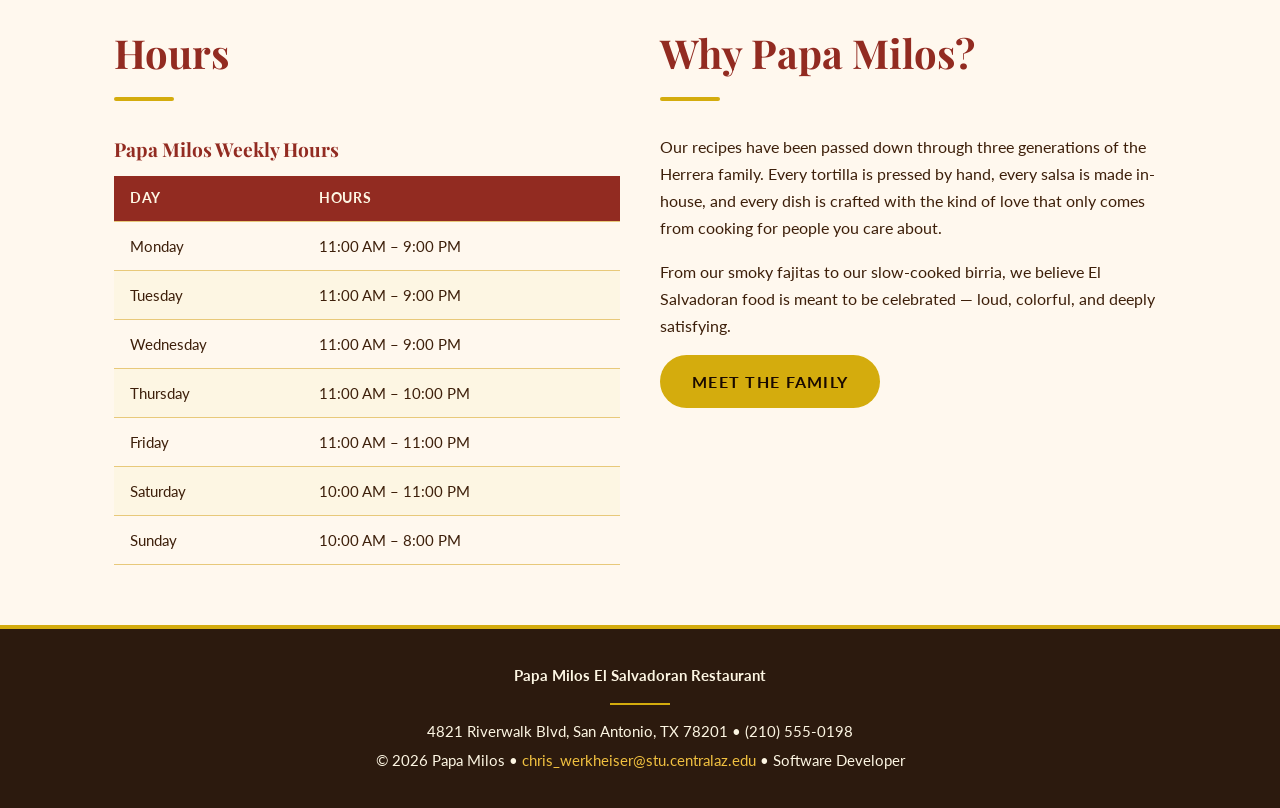
==== commit 75a759f5: "d" ====
--- a/index.html
+++ b/index.html
@@ -155,7 +155,7 @@
     <p><strong>Papa Milos El Salvadoran Restaurant</strong></p>
     <hr class="footer-divider" />
     <p>4821 Riverwalk Blvd, San Antonio, TX 78201 &bull; (210) 555-0198</p>
-    <p>&copy; 2026 Papa Milos &bull; <a href="mailto:chris_werkheiser@stu.centralaz.edu">chris_werkheiser@stu.centralaz.edu</a> &bull; Web Designer</p>
+    <p>&copy; 2026 Papa Milos &bull; <a href="mailto:chris_werkheiser@stu.centralaz.edu">chris_werkheiser@stu.centralaz.edu</a> &bull; Software Developer</p>
   </footer>
 
 </body>
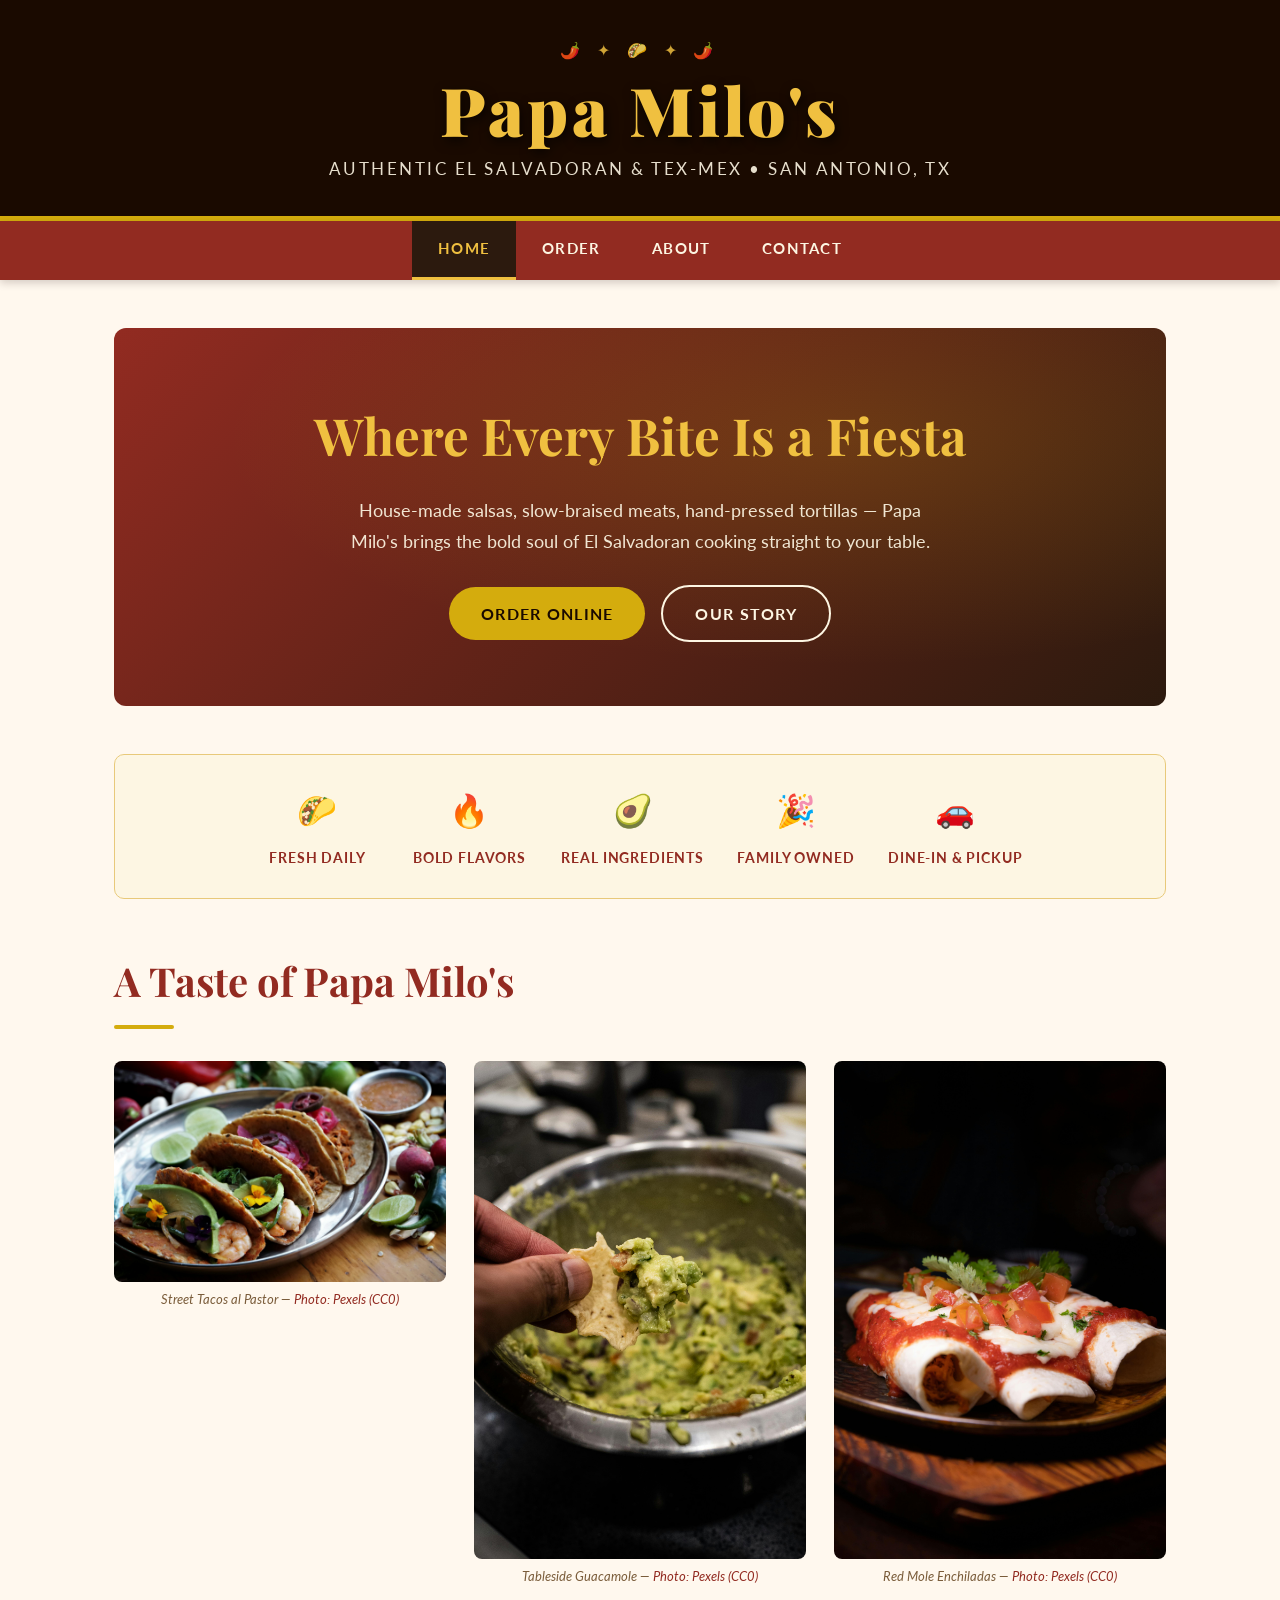
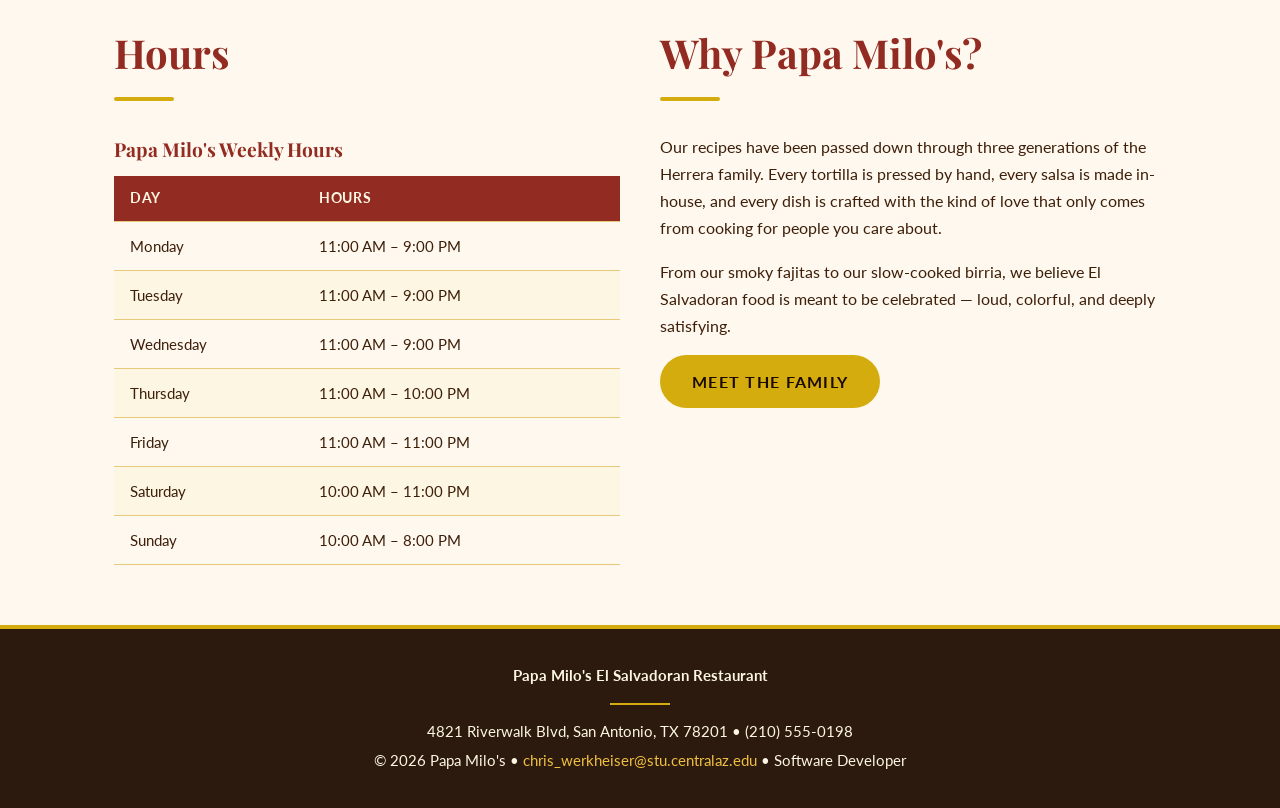
==== commit 125ff349: "df" ====
--- a/index.html
+++ b/index.html
@@ -3,8 +3,8 @@
 <head>
   <meta charset="UTF-8" />
   <meta name="viewport" content="width=device-width, initial-scale=1.0" />
-  <meta name="description" content="Papa Milos – Authentic El Salvadoran &amp; Tex-Mex cuisine in San Antonio. Bold flavors, warm hospitality, and unforgettable food." />
-  <title>Papa Milos | Authentic El Salvadoran Restaurant</title>
+  <meta name="description" content="Papa Milo's – Authentic El Salvadoran &amp; Tex-Mex cuisine in San Antonio. Bold flavors, warm hospitality, and unforgettable food." />
+  <title>Papa Milo's | Authentic El Salvadoran Restaurant</title>
   <link rel="stylesheet" href="styles.css" />
 </head>
 <body>
@@ -14,7 +14,7 @@
 
   <!-- Banner -->
   <header class="site-banner" role="banner">
-    <h1>Papa Milos</h1>
+    <h1>Papa Milo's</h1>
     <p class="tagline">Authentic El Salvadoran &amp; Tex-Mex &bull; San Antonio, TX</p>
   </header>
 
@@ -34,9 +34,9 @@
     <!-- Hero Section -->
     <section class="hero fade-up" aria-label="Welcome banner">
       <h2>Where Every Bite Is a Fiesta</h2>
-      <p>House-made salsas, slow-braised meats, hand-pressed tortillas — Papa Milos brings the bold soul of El Salvadoran cooking straight to your table.</p>
+      <p>House-made salsas, slow-braised meats, hand-pressed tortillas — Papa Milo's brings the bold soul of El Salvadoran cooking straight to your table.</p>
       <a href="order.html" class="btn" aria-label="View our full menu and order online">Order Online</a>
-      <a href="about.html" class="btn btn-outline" aria-label="Learn more about Papa Milos">Our Story</a>
+      <a href="about.html" class="btn btn-outline" aria-label="Learn more about Papa Milo's">Our Story</a>
     </section>
 
     <!-- Features Strip -->
@@ -65,7 +65,7 @@
 
     <!-- Photo Gallery Row -->
     <section aria-label="Food gallery" class="fade-up">
-      <h2 class="section-title">A Taste of Papa Milos</h2>
+      <h2 class="section-title">A Taste of Papa Milo's</h2>
       <div class="three-col">
 
         <figure>
@@ -120,7 +120,7 @@
       <section aria-labelledby="hours-heading" class="fade-up">
         <h2 class="section-title" id="hours-heading">Hours</h2>
         <table class="hours-table">
-          <caption>Papa Milos Weekly Hours</caption>
+          <caption>Papa Milo's Weekly Hours</caption>
           <thead>
             <tr>
               <th scope="col">Day</th>
@@ -141,7 +141,7 @@
 
       <!-- Why Visit -->
       <section aria-labelledby="why-heading" class="fade-up">
-        <h2 class="section-title" id="why-heading">Why Papa Milos?</h2>
+        <h2 class="section-title" id="why-heading">Why Papa Milo's?</h2>
         <p>Our recipes have been passed down through three generations of the Herrera family. Every tortilla is pressed by hand, every salsa is made in-house, and every dish is crafted with the kind of love that only comes from cooking for people you care about.</p>
         <p class="mt-16">From our smoky fajitas to our slow-cooked birria, we believe El Salvadoran food is meant to be celebrated — loud, colorful, and deeply satisfying.</p>
         <a href="about.html" class="btn mt-16" style="display:inline-block;">Meet the Family</a>
@@ -152,10 +152,10 @@
 
   <!-- Footer -->
   <footer class="site-footer" role="contentinfo">
-    <p><strong>Papa Milos El Salvadoran Restaurant</strong></p>
+    <p><strong>Papa Milo's El Salvadoran Restaurant</strong></p>
     <hr class="footer-divider" />
     <p>4821 Riverwalk Blvd, San Antonio, TX 78201 &bull; (210) 555-0198</p>
-    <p>&copy; 2026 Papa Milos &bull; <a href="mailto:chris_werkheiser@stu.centralaz.edu">chris_werkheiser@stu.centralaz.edu</a> &bull; Software Developer</p>
+    <p>&copy; 2026 Papa Milo's &bull; <a href="mailto:chris_werkheiser@stu.centralaz.edu">chris_werkheiser@stu.centralaz.edu</a> &bull; Software Developer</p>
   </footer>
 
 </body>
--- a/styles.css
+++ b/styles.css
@@ -1,5 +1,5 @@
 /* ================================================
-   Papa Milos - Mexican Restaurant Stylesheet
+   Papa Milo's - Mexican Restaurant Stylesheet
    CIS 112 Course Project
    ================================================ */
 
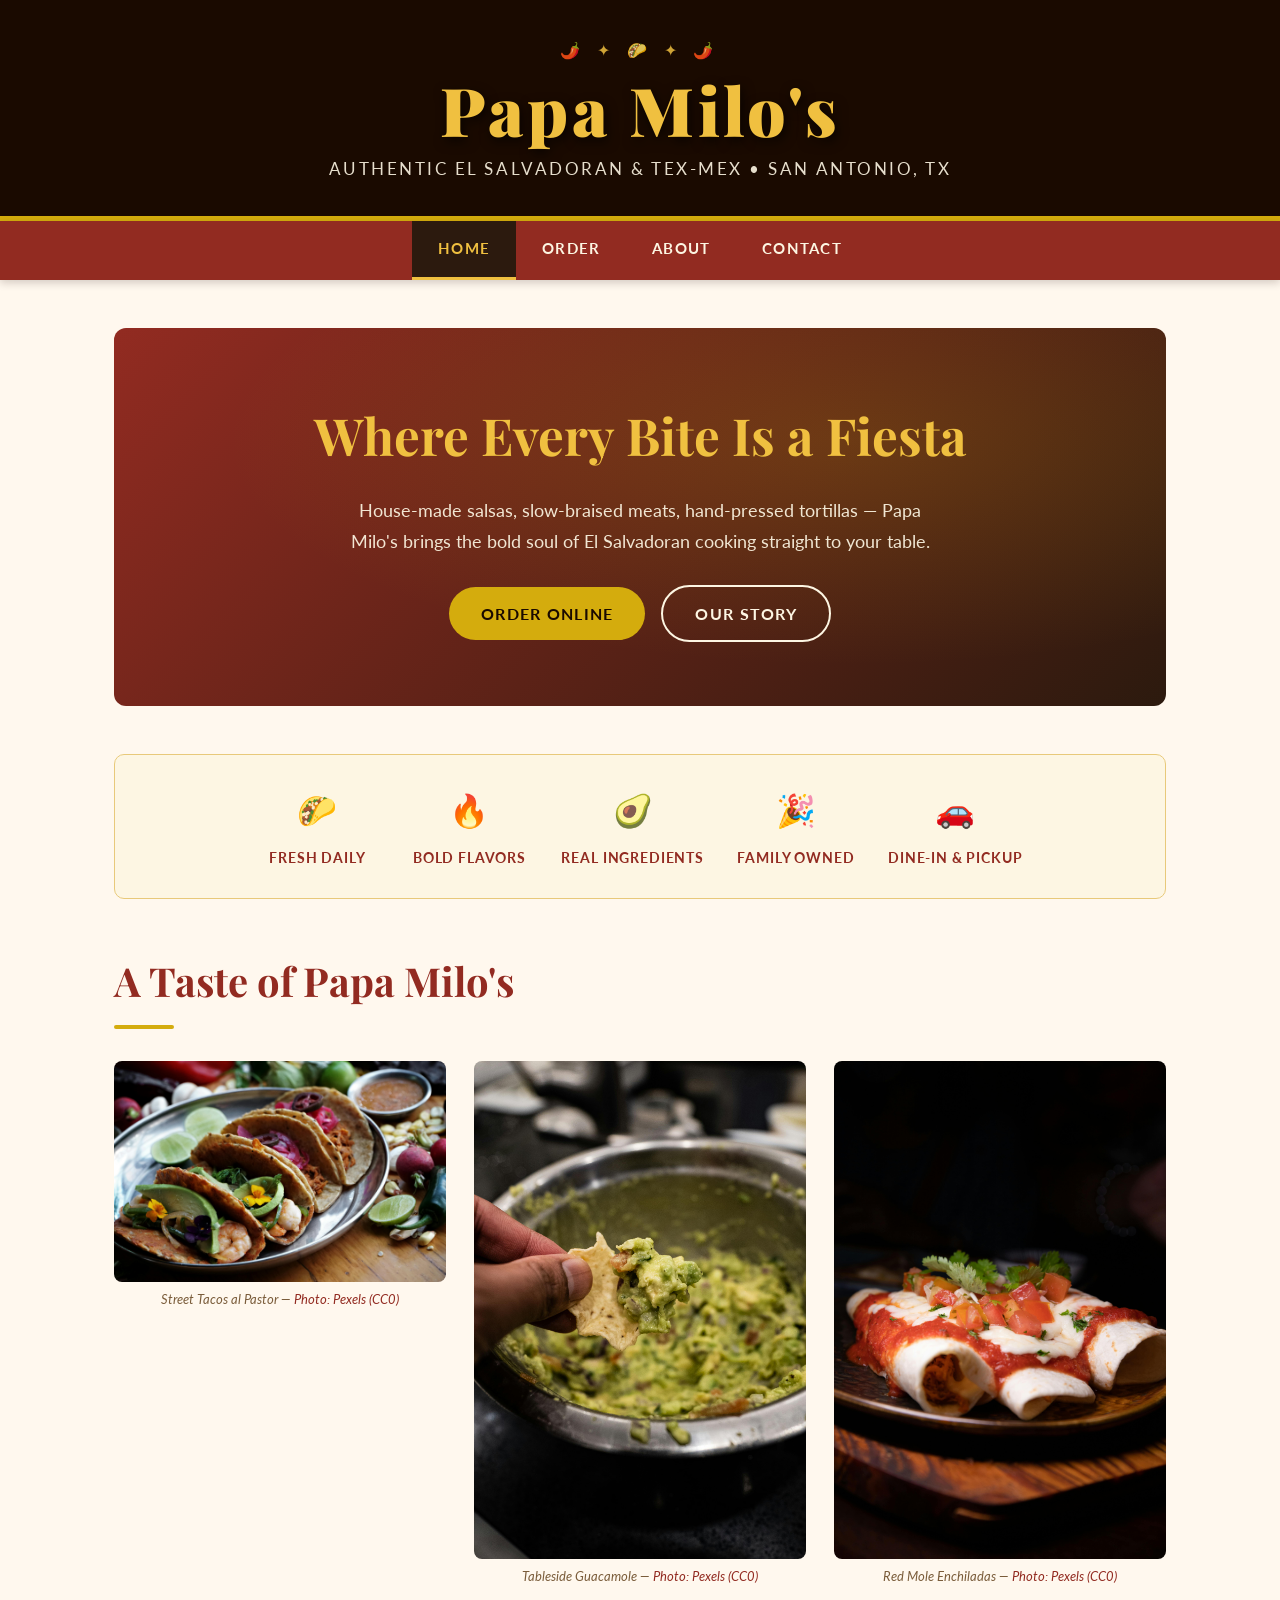
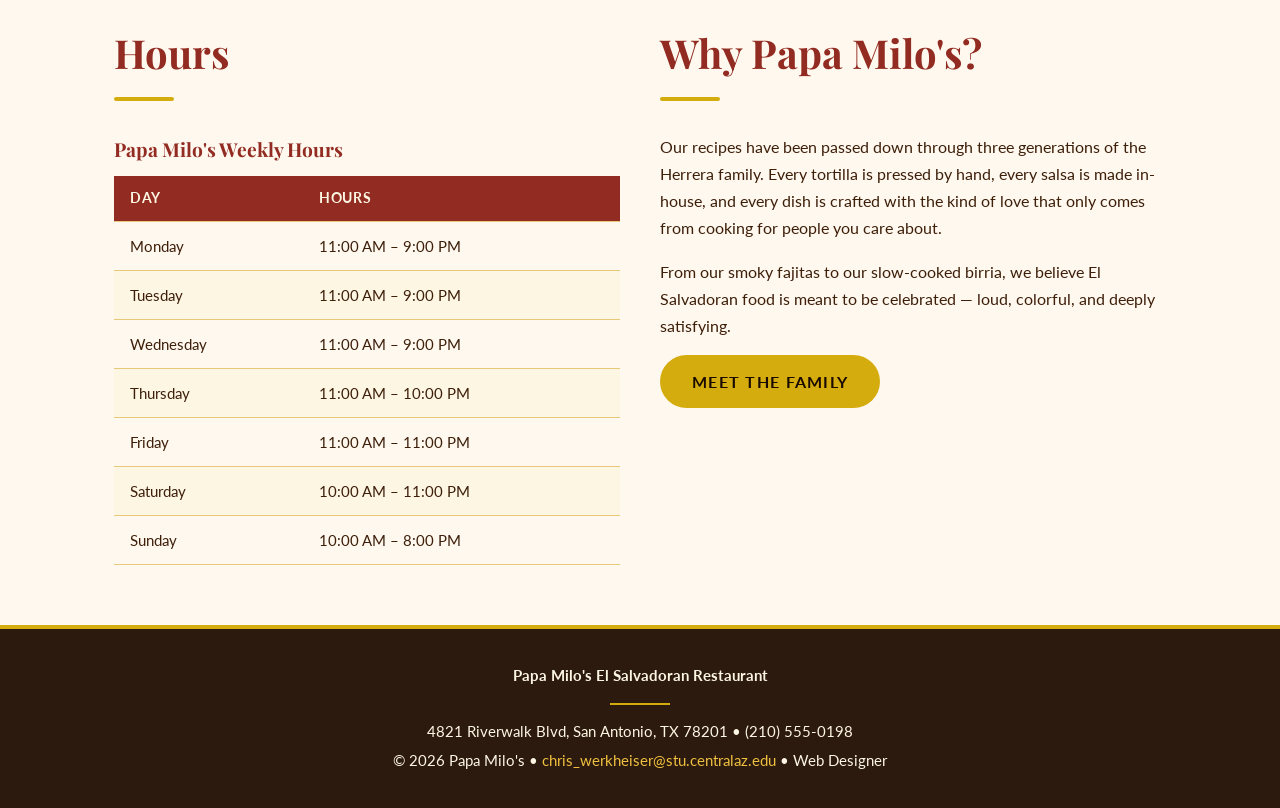
==== commit acd5f55e: "ef" ====
--- a/index.html
+++ b/index.html
@@ -155,7 +155,7 @@
     <p><strong>Papa Milo's El Salvadoran Restaurant</strong></p>
     <hr class="footer-divider" />
     <p>4821 Riverwalk Blvd, San Antonio, TX 78201 &bull; (210) 555-0198</p>
-    <p>&copy; 2026 Papa Milo's &bull; <a href="mailto:chris_werkheiser@stu.centralaz.edu">chris_werkheiser@stu.centralaz.edu</a> &bull; Software Developer</p>
+    <p>&copy; 2026 Papa Milo's &bull; <a href="mailto:chris_werkheiser@stu.centralaz.edu">chris_werkheiser@stu.centralaz.edu</a> &bull; Web Designer</p>
   </footer>
 
 </body>
